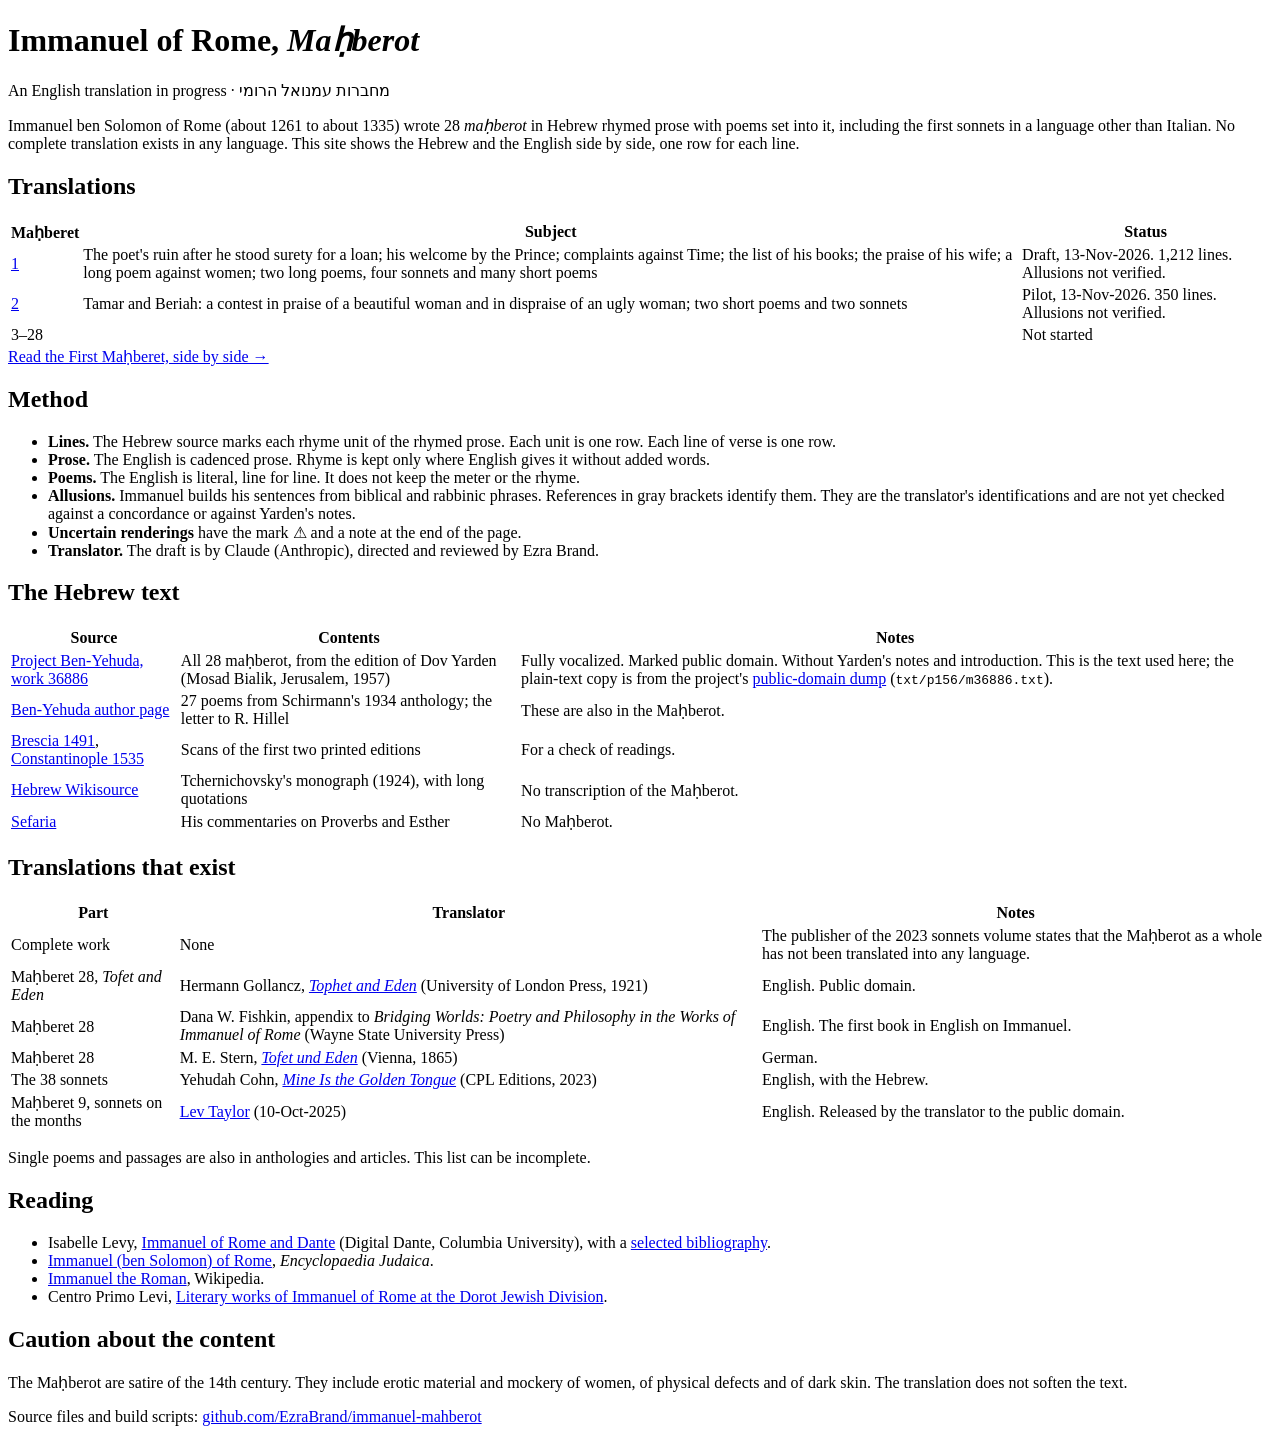
==== docs/index.html @ 732ddf32 "Move to openseforim.org/immanuel: update site and repo URLs Co-Authored-By: Claude Opus 5.5 <noreply" ====
<!doctype html>
<html lang="en">
<head>
<meta charset="utf-8">
<meta name="viewport" content="width=device-width, initial-scale=1">
<title>Immanuel of Rome, Maḥberot — an English translation in progress</title>
<link rel="stylesheet" href="style.css">
</head>
<body>
<header>
<h1>Immanuel of Rome, <i>Maḥberot</i></h1>
<p class="sub">An English translation in progress · <span lang="he" dir="rtl">מחברות עמנואל הרומי</span></p>
<p class="meta">Immanuel ben Solomon of Rome (about 1261 to about 1335) wrote 28 <i>maḥberot</i> in Hebrew rhymed prose with
poems set into it, including the first sonnets in a language other than Italian. No complete translation exists in any language.
This site shows the Hebrew and the English side by side, one row for each line.</p>
</header>
<article>

<h2>Translations</h2>
<div class="tablewrap">
<table>
<tr><th>Maḥberet</th><th>Subject</th><th>Status</th></tr>
<tr><td><a href="mahberet-01.html">1</a></td><td>The poet's ruin after he stood surety for a loan; his welcome by the Prince; complaints against Time; the list of his books; the praise of his wife; a long poem against women; two long poems, four sonnets and many short poems</td><td>Draft, 13-Nov-2026. 1,212 lines. Allusions not verified.</td></tr>
<tr><td><a href="mahberet-02.html">2</a></td><td>Tamar and Beriah: a contest in praise of a beautiful woman and in dispraise of an ugly woman; two short poems and two sonnets</td><td>Pilot, 13-Nov-2026. 350 lines. Allusions not verified.</td></tr>
<tr><td>3–28</td><td></td><td>Not started</td></tr>
</table>
</div>
<a class="cta" href="mahberet-01.html">Read the First Maḥberet, side by side →</a>

<h2>Method</h2>
<ul>
<li><b>Lines.</b> The Hebrew source marks each rhyme unit of the rhymed prose. Each unit is one row. Each line of verse is one row.</li>
<li><b>Prose.</b> The English is cadenced prose. Rhyme is kept only where English gives it without added words.</li>
<li><b>Poems.</b> The English is literal, line for line. It does not keep the meter or the rhyme.</li>
<li><b>Allusions.</b> Immanuel builds his sentences from biblical and rabbinic phrases. References in gray brackets identify them. They are the translator's identifications and are not yet checked against a concordance or against Yarden's notes.</li>
<li><b>Uncertain renderings</b> have the mark ⚠ and a note at the end of the page.</li>
<li><b>Translator.</b> The draft is by Claude (Anthropic), directed and reviewed by Ezra Brand.</li>
</ul>

<h2>The Hebrew text</h2>
<div class="tablewrap">
<table>
<tr><th>Source</th><th>Contents</th><th>Notes</th></tr>
<tr><td><a href="https://benyehuda.org/read/36886">Project Ben-Yehuda, work 36886</a></td><td>All 28 maḥberot, from the edition of Dov Yarden (Mosad Bialik, Jerusalem, 1957)</td><td>Fully vocalized. Marked public domain. Without Yarden's notes and introduction. This is the text used here; the plain-text copy is from the project's <a href="https://github.com/projectbenyehuda/public_domain_dump">public-domain dump</a> (<code>txt/p156/m36886.txt</code>).</td></tr>
<tr><td><a href="https://benyehuda.org/author/156">Ben-Yehuda author page</a></td><td>27 poems from Schirmann's 1934 anthology; the letter to R. Hillel</td><td>These are also in the Maḥberot.</td></tr>
<tr><td><a href="https://archive.org/details/ita-bnc-in1-00000512-001">Brescia 1491</a>, <a href="https://archive.org/details/ldpd_in00034094629_000">Constantinople 1535</a></td><td>Scans of the first two printed editions</td><td>For a check of readings.</td></tr>
<tr><td><a href="https://he.wikisource.org/wiki/עמנואל_הרומי">Hebrew Wikisource</a></td><td>Tchernichovsky's monograph (1924), with long quotations</td><td>No transcription of the Maḥberot.</td></tr>
<tr><td><a href="https://www.sefaria.org/Immanuel_of_Rome_on_Proverbs">Sefaria</a></td><td>His commentaries on Proverbs and Esther</td><td>No Maḥberot.</td></tr>
</table>
</div>

<h2>Translations that exist</h2>
<div class="tablewrap">
<table>
<tr><th>Part</th><th>Translator</th><th>Notes</th></tr>
<tr><td>Complete work</td><td>None</td><td>The publisher of the 2023 sonnets volume states that the Maḥberot as a whole has not been translated into any language.</td></tr>
<tr><td>Maḥberet 28, <i>Tofet and Eden</i></td><td>Hermann Gollancz, <a href="https://archive.org/details/tophetedenhellpa01imma"><i>Tophet and Eden</i></a> (University of London Press, 1921)</td><td>English. Public domain.</td></tr>
<tr><td>Maḥberet 28</td><td>Dana W. Fishkin, appendix to <i>Bridging Worlds: Poetry and Philosophy in the Works of Immanuel of Rome</i> (Wayne State University Press)</td><td>English. The first book in English on Immanuel.</td></tr>
<tr><td>Maḥberet 28</td><td>M. E. Stern, <a href="https://archive.org/details/tofetundedenode01stergoog"><i>Tofet und Eden</i></a> (Vienna, 1865)</td><td>German.</td></tr>
<tr><td>The 38 sonnets</td><td>Yehudah Cohn, <a href="https://primolevicenter.org/product/mineisthegoldentongue"><i>Mine Is the Golden Tongue</i></a> (CPL Editions, 2023)</td><td>English, with the Hebrew.</td></tr>
<tr><td>Maḥberet 9, sonnets on the months</td><td><a href="https://simlev.blog/2025/10/10/immanuel-of-romes-9th-machberet/">Lev Taylor</a> (10-Oct-2025)</td><td>English. Released by the translator to the public domain.</td></tr>
</table>
</div>
<p>Single poems and passages are also in anthologies and articles. This list can be incomplete.</p>

<h2>Reading</h2>
<ul>
<li>Isabelle Levy, <a href="https://digitaldante.columbia.edu/history/immanuel-of-rome-and-dante-levy">Immanuel of Rome and Dante</a> (Digital Dante, Columbia University), with a <a href="https://digitaldante.columbia.edu/immanuel-bibliography/">selected bibliography</a>.</li>
<li><a href="https://www.encyclopedia.com/religion/encyclopedias-almanacs-transcripts-and-maps/immanuel-ben-solomon-rome">Immanuel (ben Solomon) of Rome</a>, <i>Encyclopaedia Judaica</i>.</li>
<li><a href="https://en.wikipedia.org/wiki/Immanuel_the_Roman">Immanuel the Roman</a>, Wikipedia.</li>
<li>Centro Primo Levi, <a href="https://primolevicenter.org/?p=12147">Literary works of Immanuel of Rome at the Dorot Jewish Division</a>.</li>
</ul>

<h2>Caution about the content</h2>
<p>The Maḥberot are satire of the 14th century. They include erotic material and mockery of women, of physical defects and of dark skin.
The translation does not soften the text.</p>

<p class="meta">Source files and build scripts: <a href="https://github.com/openseforim/immanuel">github.com/EzraBrand/immanuel-mahberot</a></p>
</article>
</body>
</html>
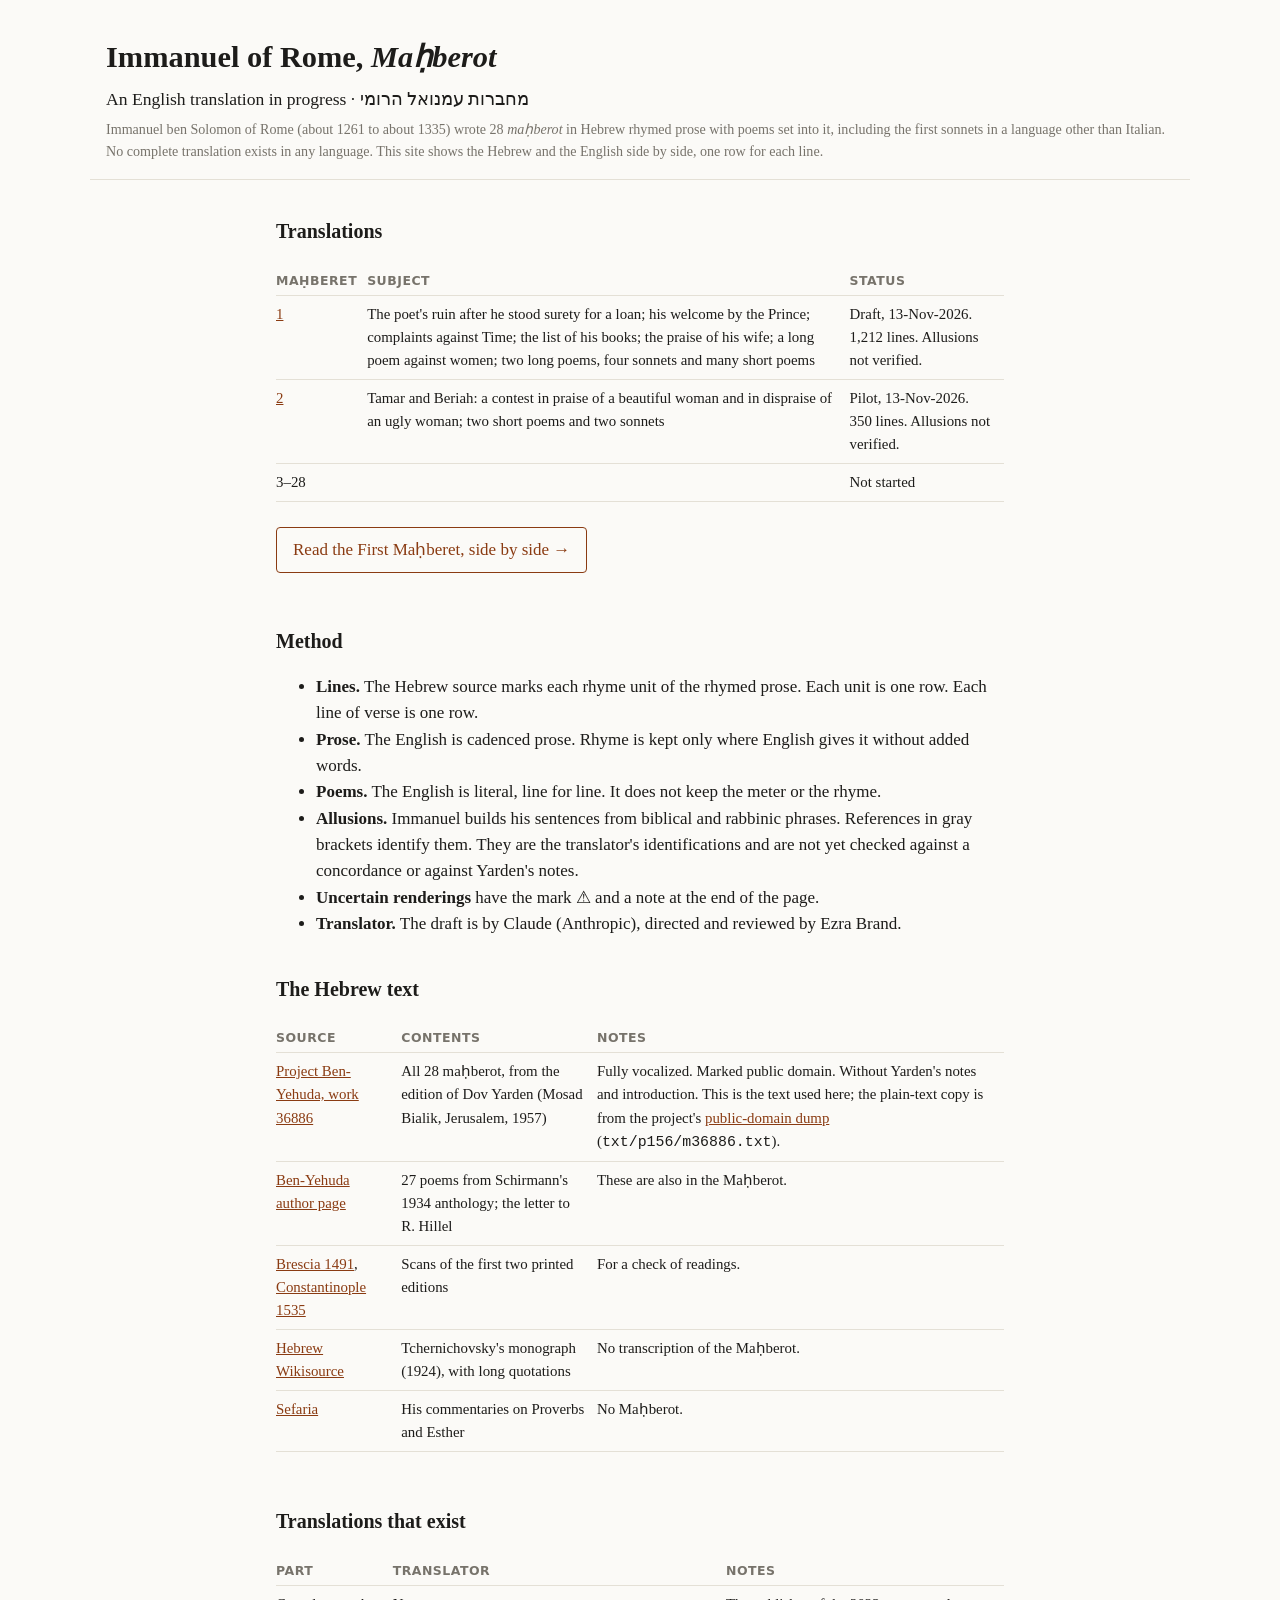
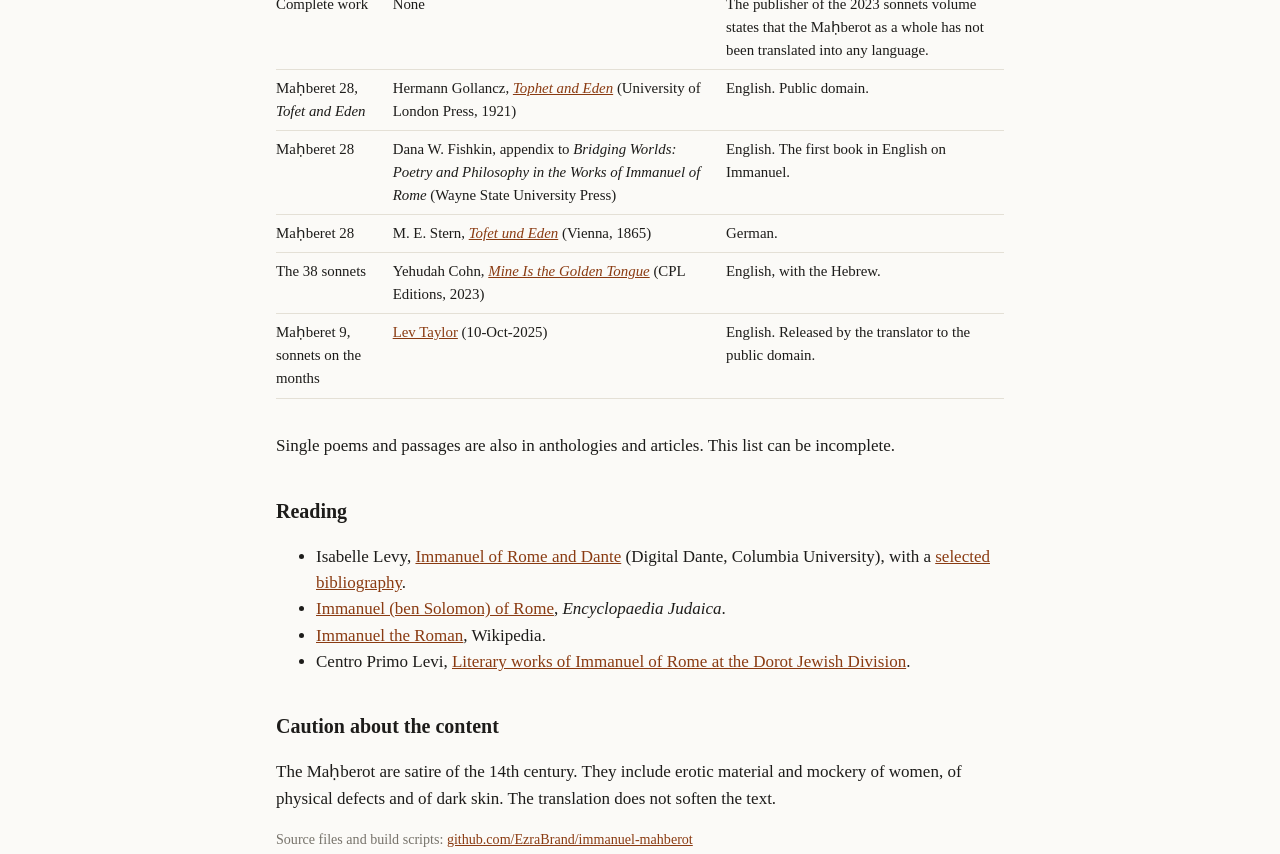
==== commit e60bcdbc: "Site review fixes: canonical and social tags, descriptions, lang on Hebrew text, CSS/JS version stam" ====
--- a/docs/index.html
+++ b/docs/index.html
@@ -4,7 +4,29 @@
 <meta charset="utf-8">
 <meta name="viewport" content="width=device-width, initial-scale=1">
 <title>Immanuel of Rome, Maḥberot — an English translation in progress</title>
-<link rel="stylesheet" href="style.css">
+<link rel="preconnect" href="https://fonts.googleapis.com"><link rel="preconnect" href="https://fonts.gstatic.com" crossorigin>
+<link href="https://fonts.googleapis.com/css2?family=Noto+Serif+Hebrew:wght@400;600&display=swap" rel="stylesheet">
+<link rel="stylesheet" href="style.css?v=daaf59c9">
+<script>var osT=localStorage.getItem('os-theme');osT&&osT!='auto'&&document.documentElement.setAttribute('data-theme',osT)</script>
+<link rel="stylesheet" href="/assets/os.css">
+<script src="/assets/os.js" defer></script>
+<!--os:seo-->
+<meta name="description" content="Immanuel ben Solomon of Rome (about 1261 to about 1335) wrote 28">
+<link rel="canonical" href="https://openseforim.org/immanuel/">
+<meta property="og:title" content="Immanuel of Rome, Maḥberot — an English translation in progress">
+<meta property="og:description" content="Immanuel ben Solomon of Rome (about 1261 to about 1335) wrote 28">
+<meta property="og:url" content="https://openseforim.org/immanuel/">
+<meta property="og:type" content="website">
+<meta property="og:site_name" content="Open Seforim">
+<meta property="og:image" content="https://openseforim.org/assets/og.png">
+<meta property="og:image:width" content="1200">
+<meta property="og:image:height" content="630">
+<meta name="twitter:card" content="summary_large_image">
+<link rel="icon" href="/favicon.svg" type="image/svg+xml">
+<link rel="icon" href="/favicon.ico" sizes="any">
+<link rel="apple-touch-icon" href="/apple-touch-icon.png">
+<script type="application/ld+json">{"@context": "https://schema.org", "@type": "Book", "name": "Immanuel of Rome, Maḥberot", "url": "https://openseforim.org/immanuel/", "publisher": {"@type": "Organization", "name": "Open Seforim", "url": "https://openseforim.org/"}, "editor": {"@type": "Person", "name": "Ezra Brand"}, "isAccessibleForFree": true, "author": {"@type": "Person", "name": "Immanuel of Rome"}, "description": "The Hebrew rhymed-prose maḥberot, with an English translation line by line.", "license": "https://creativecommons.org/licenses/by-sa/4.0/", "isBasedOn": {"@type": "Book", "name": "ed. Dov Yarden (Mosad Bialik, 1957), text from Project Ben-Yehuda", "url": "https://benyehuda.org/read/36886"}}</script>
+<!--/os:seo-->
 </head>
 <body>
 <header>
--- a/docs/style.css
+++ b/docs/style.css
@@ -0,0 +1,59 @@
+:root {
+  --bg: #fbfaf7; --fg: #1d1c1a; --muted: #77736b; --rule: #e4e0d6; --accent: #8a3b12; --hl: #f3eedf;
+}
+@media (prefers-color-scheme: dark) {
+  :root { --bg: #171614; --fg: #e9e6df; --muted: #9a958a; --rule: #33302a; --accent: #e0a070; --hl: #24221d; }
+}
+* { box-sizing: border-box; }
+body { margin: 0; background: var(--bg); color: var(--fg);
+  font: 17px/1.55 Georgia, "Times New Roman", serif; }
+header, main, footer, article { max-width: 1100px; margin: 0 auto; padding: 0 16px; }
+article { max-width: 760px; }
+header { padding-top: 28px; padding-bottom: 12px; border-bottom: 1px solid var(--rule); }
+h1 { font-size: 1.9rem; margin: .2em 0 .1em; }
+h2 { font-size: 1.25rem; margin: 1.8em 0 .5em; }
+a { color: var(--accent); }
+.crumb, .meta, .sub { margin: .3em 0; }
+.crumb, .meta { font-size: .88rem; color: var(--muted); }
+.sub { font-size: 1.1rem; }
+main { padding-top: 14px; padding-bottom: 40px; }
+
+.blk { position: relative; margin: 0 0 1.1em; }
+.blk.saying { margin-bottom: .55em; }
+.blk.verse { margin-bottom: 0; }
+.blk.verse.gap { margin-top: 1em; }
+.blk.verse + .blk.prose { margin-top: 1.1em; }
+.sn { position: absolute; left: -2px; top: 2px; font-size: .7rem; color: var(--muted);
+  font-family: system-ui, sans-serif; display: none; }
+.row { display: grid; grid-template-columns: 2.4rem 1fr 1fr; column-gap: 18px; align-items: start;
+  padding: 2px 4px; border-radius: 3px; }
+.row:hover, .row:target { background: var(--hl); }
+.row p { margin: 0; }
+.ln { font: .68rem/2.3 system-ui, sans-serif; color: var(--muted); text-decoration: none;
+  text-align: right; opacity: .55; }
+.he { font-family: "SBL Hebrew", "Ezra SIL", "Noto Serif Hebrew", "Frank Ruehl CLM", "Times New Roman", serif;
+  font-size: 1.22rem; line-height: 1.6; text-align: right; }
+.verse .en { font-style: italic; }
+.verse .row { padding-left: 4px; }
+.ref { color: var(--muted); font-size: .82em; font-style: normal; }
+.warn { font: .7rem system-ui, sans-serif; color: var(--accent); text-decoration: none;
+  vertical-align: super; margin-left: 3px; }
+.notes { padding-left: 1.1em; }
+.notes li { margin: .5em 0; }
+.he-inline { font-size: 1.1rem; }
+footer { border-top: 1px solid var(--rule); padding-bottom: 50px; }
+
+table { border-collapse: collapse; width: 100%; font-size: .93rem; margin: .6em 0 1.2em; }
+th, td { text-align: left; vertical-align: top; padding: 7px 10px 7px 0; border-bottom: 1px solid var(--rule); }
+th { font: 600 .78rem system-ui, sans-serif; color: var(--muted); text-transform: uppercase; letter-spacing: .04em; }
+.cta { display: inline-block; margin: .4em 0 1em; padding: 9px 16px; border: 1px solid var(--accent);
+  border-radius: 4px; text-decoration: none; }
+.tablewrap { overflow-x: auto; }
+
+@media (max-width: 720px) {
+  .row { grid-template-columns: 1fr; padding: 6px 2px; border-bottom: 1px solid var(--rule); }
+  .ln { display: none; }
+  /* on a phone the Hebrew comes first, then the English */
+  .row .he { order: -1; }
+  .row .en { margin-top: 2px; }
+}
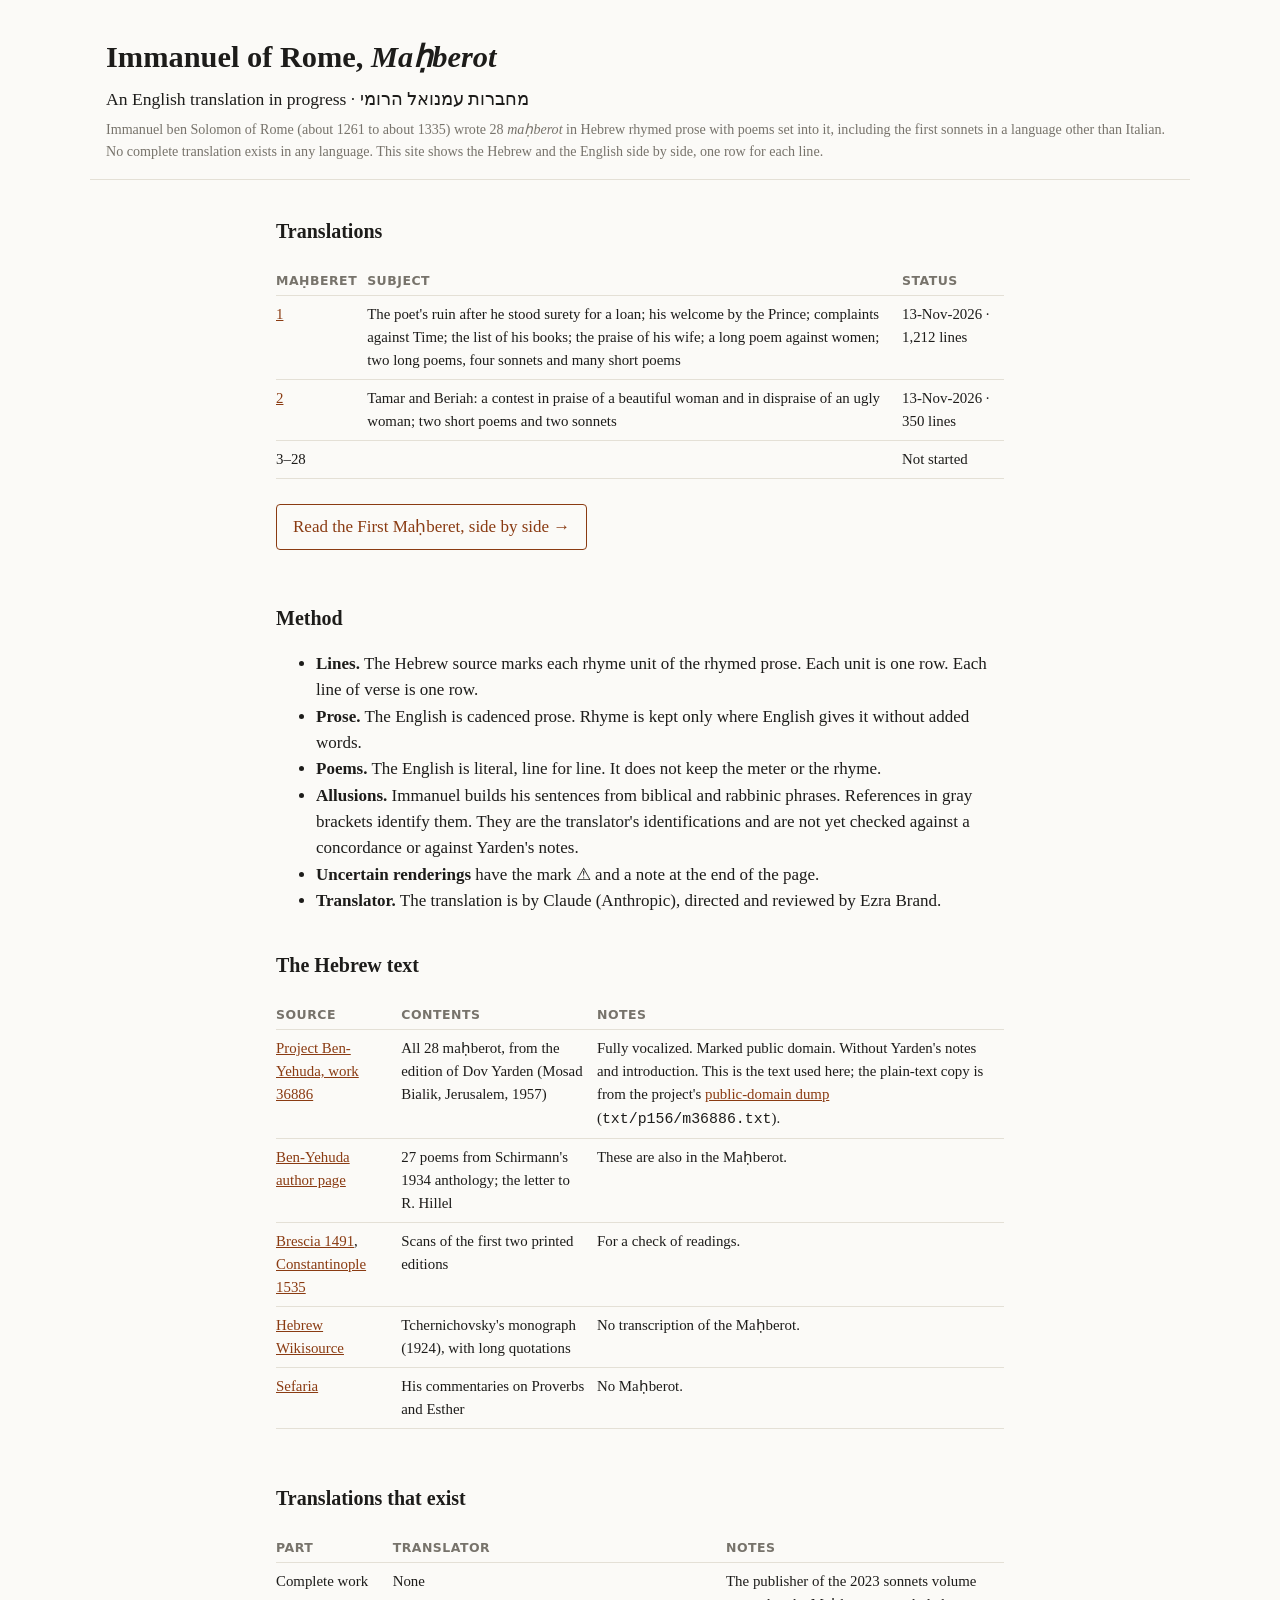
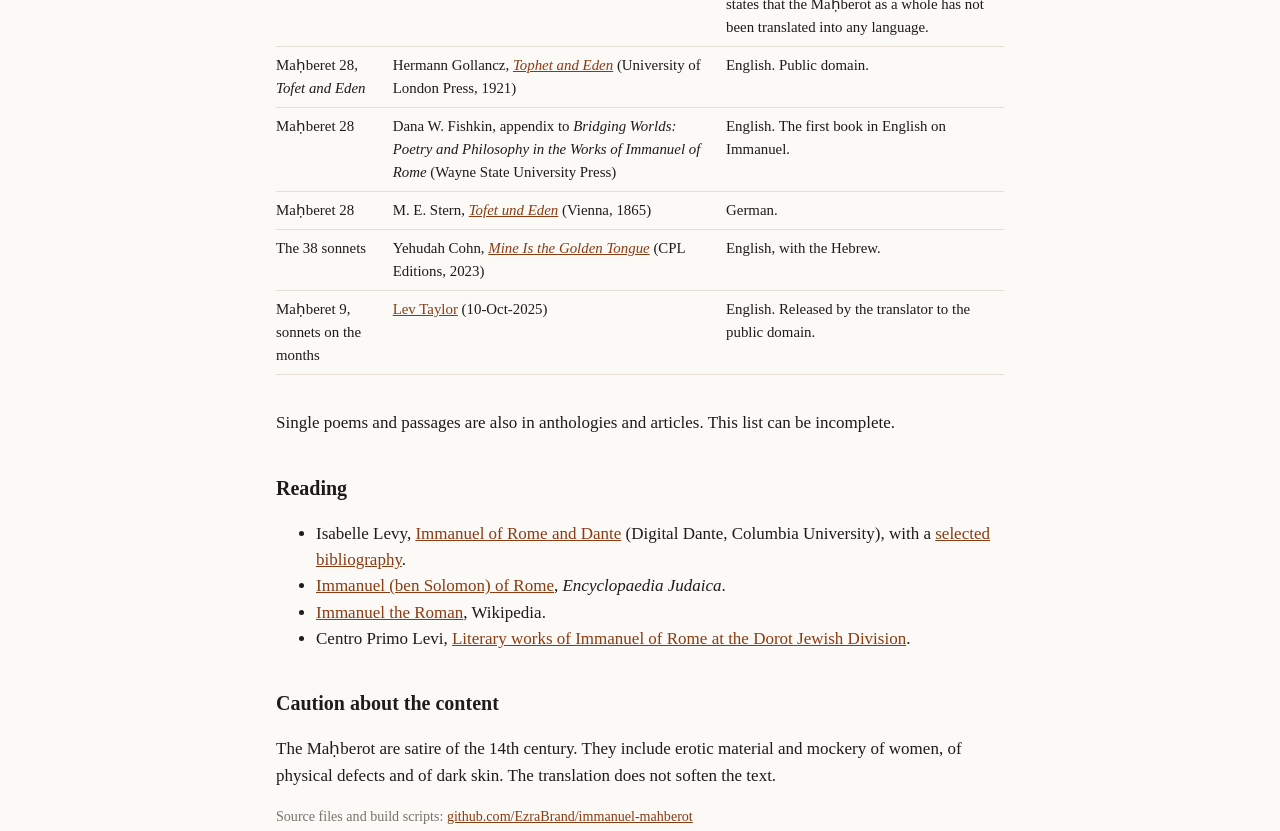
==== commit 016682df: "Tone pass: one status pattern, no "draft", less hedging, book titles in italics; Emden complete Co-A" ====
--- a/docs/index.html
+++ b/docs/index.html
@@ -42,8 +42,8 @@
 <div class="tablewrap">
 <table>
 <tr><th>Maḥberet</th><th>Subject</th><th>Status</th></tr>
-<tr><td><a href="mahberet-01.html">1</a></td><td>The poet's ruin after he stood surety for a loan; his welcome by the Prince; complaints against Time; the list of his books; the praise of his wife; a long poem against women; two long poems, four sonnets and many short poems</td><td>Draft, 13-Nov-2026. 1,212 lines. Allusions not verified.</td></tr>
-<tr><td><a href="mahberet-02.html">2</a></td><td>Tamar and Beriah: a contest in praise of a beautiful woman and in dispraise of an ugly woman; two short poems and two sonnets</td><td>Pilot, 13-Nov-2026. 350 lines. Allusions not verified.</td></tr>
+<tr><td><a href="mahberet-01.html">1</a></td><td>The poet's ruin after he stood surety for a loan; his welcome by the Prince; complaints against Time; the list of his books; the praise of his wife; a long poem against women; two long poems, four sonnets and many short poems</td><td>13-Nov-2026 · 1,212 lines</td></tr>
+<tr><td><a href="mahberet-02.html">2</a></td><td>Tamar and Beriah: a contest in praise of a beautiful woman and in dispraise of an ugly woman; two short poems and two sonnets</td><td>13-Nov-2026 · 350 lines</td></tr>
 <tr><td>3–28</td><td></td><td>Not started</td></tr>
 </table>
 </div>
@@ -56,7 +56,7 @@
 <li><b>Poems.</b> The English is literal, line for line. It does not keep the meter or the rhyme.</li>
 <li><b>Allusions.</b> Immanuel builds his sentences from biblical and rabbinic phrases. References in gray brackets identify them. They are the translator's identifications and are not yet checked against a concordance or against Yarden's notes.</li>
 <li><b>Uncertain renderings</b> have the mark ⚠ and a note at the end of the page.</li>
-<li><b>Translator.</b> The draft is by Claude (Anthropic), directed and reviewed by Ezra Brand.</li>
+<li><b>Translator.</b> The translation is by Claude (Anthropic), directed and reviewed by Ezra Brand.</li>
 </ul>
 
 <h2>The Hebrew text</h2>
